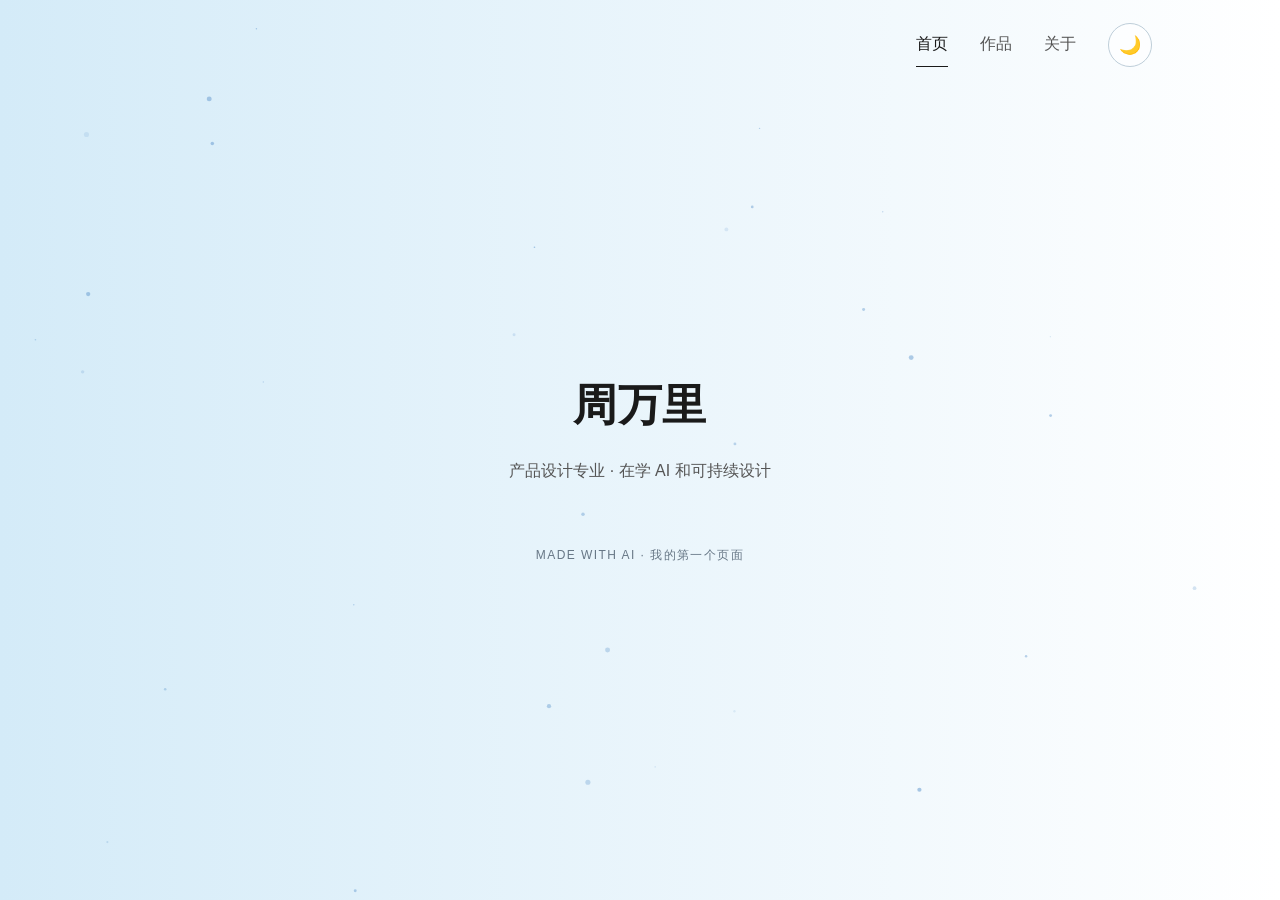
==== index.html @ 1b7b54f4 "作品集：三件作品 + 设计系统 + 响应式" ====
<!DOCTYPE html>
<html lang="zh-CN">
<head>
  <meta charset="UTF-8" />
  <meta name="viewport" content="width=device-width, initial-scale=1.0" />
  <meta name="description" content="周万里的个人作品集 · 产品设计、AI 与可持续设计。" />
  <title>周万里 · 首页</title>
  <link rel="stylesheet" href="style.css">
</head>
<body>
  <script>
    // 在内容绘制前恢复主题；存储不可用时仍可正常切换。
    try { document.body.classList.toggle('dark', localStorage.getItem('portfolio-theme') === 'dark'); } catch (_) {}
  </script>
  <canvas id="particles" aria-hidden="true"></canvas>
  <header class="site-header">
    <nav aria-label="主导航">
      <a href="index.html" aria-current="page">首页</a>
      <a href="works.html">作品</a>
      <a href="about.html">关于</a>
    </nav>
    <button id="themeToggle" class="theme-toggle" type="button" aria-label="切换深色模式" aria-pressed="false">🌙</button>
  </header>
  <main>
    <h1>周万里</h1>
    <p>产品设计专业 · 在学 AI 和可持续设计</p>
    <div class="mark">MADE WITH AI · 我的第一个页面</div>
  </main>
  <script>
    // 浅色粒子与深色萤火虫。
    const canvas = document.getElementById('particles');
    const ctx = canvas.getContext('2d');
    const reducedMotion = window.matchMedia('(prefers-reduced-motion: reduce)');
    const N = 32;
    let particles = [];

    function resize() {
      canvas.width = window.innerWidth;
      canvas.height = window.innerHeight;
    }
    window.addEventListener('resize', resize);
    resize();

    for (let i = 0; i < N; i++) {
      particles.push({
        x: Math.random() * canvas.width,
        y: Math.random() * canvas.height,
        r: Math.random() * 2 + 0.6,
        vx: (Math.random() - 0.5) * 0.35,
        vy: (Math.random() - 0.5) * 0.35,
        a: Math.random() * 0.45 + 0.15,
      });
    }

    function draw() {
      ctx.clearRect(0, 0, canvas.width, canvas.height);
      const dark = document.body.classList.contains('dark');
      const t = performance.now() / 1000;
      for (let i = 0; i < particles.length; i++) {
        const p = particles[i];
        if (!reducedMotion.matches) {
          p.x += p.vx;
          p.y += p.vy;
        }
        if (p.x < 0 || p.x > canvas.width) p.vx *= -1;
        if (p.y < 0 || p.y > canvas.height) p.vy *= -1;

        if (dark) {
          // 夜晚：萤火虫——暖黄绿 + 呼吸式明灭 + 光晕
          const blink = reducedMotion.matches ? 0.3 : 0.5 + 0.5 * Math.sin(t * 1.6 + i);
          const alpha = Math.min(0.2 + 0.6 * blink, 0.9);
          ctx.beginPath();
          ctx.arc(p.x, p.y, p.r * 1.1, 0, Math.PI * 2);
          ctx.fillStyle = 'rgba(205, 235, 120, ' + alpha + ')';
          ctx.shadowBlur = 14;
          ctx.shadowColor = 'rgba(205, 235, 120, 0.85)';
          ctx.fill();
          ctx.shadowBlur = 0;
        } else {
          // 白天：浅蓝小点
          ctx.beginPath();
          ctx.arc(p.x, p.y, p.r, 0, Math.PI * 2);
          ctx.fillStyle = 'rgba(110, 160, 210, ' + p.a + ')';
          ctx.fill();
        }
      }
      requestAnimationFrame(draw);
    }
    draw();

    const toggle = document.getElementById('themeToggle');
    function applyTheme(dark) {
      document.body.classList.toggle('dark', dark);
      toggle.textContent = dark ? '☀️' : '🌙';
      toggle.setAttribute('aria-label', dark ? '切换浅色模式' : '切换深色模式');
      toggle.setAttribute('aria-pressed', String(dark));
    }
    applyTheme(document.body.classList.contains('dark'));
    toggle.addEventListener('click', () => {
      const dark = !document.body.classList.contains('dark');
      applyTheme(dark);
      try { localStorage.setItem('portfolio-theme', dark ? 'dark' : 'light'); } catch (_) {}
    });
    window.addEventListener('storage', (event) => {
      if (event.key === 'portfolio-theme') applyTheme(event.newValue === 'dark');
    });
  </script>
</body>
</html>
---- style.css ----
* { margin: 0; padding: 0; box-sizing: border-box; }
    body {
      min-height: 100vh;
      min-height: 100svh;
      display: flex;
      flex-direction: column;
      background: linear-gradient(90deg, #d4ebf8 0%, #ffffff 100%);
      color: #1a1a1a;
      font-family: "PingFang SC", "Microsoft YaHei", -apple-system, sans-serif;
      font-size: 16px;
      line-height: 2.0;
      transition: color 0.4s;
    }
    #particles { position: fixed; inset: 0; width: 100%; height: 100%; z-index: 0; pointer-events: none; }
    .site-header {
      position: relative;
      z-index: 1;
      width: 100%;
      max-width: 1088px;
      margin: 0 auto;
      padding: 22px 32px;
      display: flex;
      align-items: center;
      justify-content: flex-end;
      gap: 32px;
    }
    nav { display: flex; align-items: center; gap: 32px; }
    a { color: inherit; text-decoration: none; }
    nav a { color: #555; padding: 6px 0; border-bottom: 1px solid transparent; }
    nav a:hover, nav a[aria-current="page"] { color: #1a1a1a; border-bottom-color: currentColor; }
    a:focus-visible, button:focus-visible { outline: 2px solid #426a8a; outline-offset: 6px; }
    .theme-toggle {
      flex: 0 0 44px;
      width: 44px;
      height: 44px;
      border: 1px solid #bdcdd8;
      border-radius: 50%;
      background: rgba(255, 255, 255, 0.55);
      font-size: 18px;
      cursor: pointer;
    }
    main {
      position: relative;
      z-index: 1;
      flex: 1;
      display: flex;
      flex-direction: column;
      align-items: center;
      justify-content: center;
      width: 100%;
      max-width: 704px;
      margin: 0 auto;
      padding: 64px 24px 112px;
      text-align: center;
    }
    h1 { font-size: 44px; font-weight: 600; line-height: 1.4; letter-spacing: 0.02em; margin-bottom: 20px; }
    p { font-size: 16px; line-height: 2.0; color: #555; }
    .eyebrow { margin-bottom: 12px; }
    .page-content { margin-top: 28px; }
    .mark { margin-top: 56px; font-size: 12px; color: #677786; letter-spacing: 0.12em; }
    .works-page { max-width: 1088px; padding-left: 32px; padding-right: 32px; }
    .project { width: 100%; }
    .project + .project { margin-top: 96px; }
    .project img { display: block; width: 100%; height: auto; }
    .project-intro { max-width: 656px; margin: 32px auto 48px; }
    .project-intro h2 { font-size: 32px; font-weight: 600; line-height: 1.4; letter-spacing: 0.02em; margin-bottom: 16px; }
    .project-gallery { display: grid; grid-template-columns: repeat(auto-fit, minmax(min(100%, 280px), 1fr)); gap: 24px; }
    body.dark { background: linear-gradient(90deg, #211a38 0%, #110d1e 100%); color: #f0ecf7; }
    body.dark p, body.dark nav a { color: #b2a9c6; }
    body.dark nav a:hover, body.dark nav a[aria-current="page"] { color: #f0ecf7; }
    body.dark .theme-toggle { background: rgba(56, 47, 80, 0.75); border-color: #4a3f66; }
    body.dark .mark { color: #a49bb8; }
    body.dark a:focus-visible, body.dark button:focus-visible { outline-color: #cddd92; }
    @media (max-width: 480px) {
      .site-header { justify-content: center; gap: 24px; padding: 18px 20px; }
      nav { gap: 24px; }
      main { padding: 48px 24px 80px; }
    }
    @media (width < 640px) {
      body { line-height: 1.8; }
      .site-header { justify-content: center; gap: 20px; padding-left: 20px; padding-right: 20px; }
      nav { justify-content: center; gap: 20px; font-size: 14px; }
      main { padding-left: 20px; padding-right: 20px; }
      h1 { font-size: 28px; }
      p { font-size: 16px; line-height: 1.8; }
      p + p, .page-content { margin-top: 24px; }
      .works-page { padding-left: 20px; padding-right: 20px; }
      .project + .project { margin-top: 64px; }
      .project-intro { margin: 24px auto; }
      .project-intro h2 { font-size: 24px; }
      .project-gallery { grid-template-columns: 1fr; }
    }
    @media (prefers-reduced-motion: reduce) { body { transition: none; } }
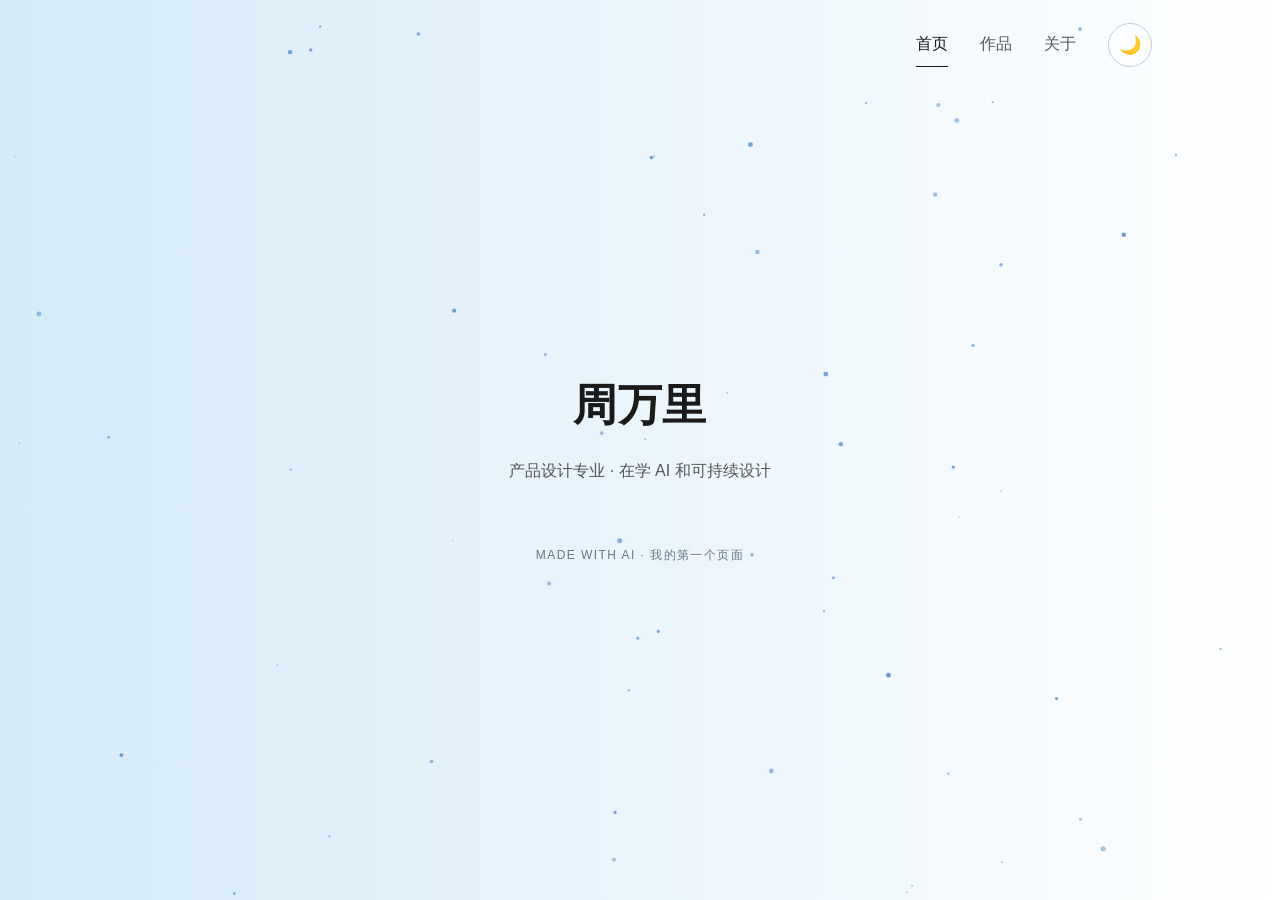
==== commit b03769c9: "粒子交互：鼠标圈内聚拢 + 点击局部散开" ====
--- a/index.html
+++ b/index.html
@@ -26,68 +26,8 @@
     <p>产品设计专业 · 在学 AI 和可持续设计</p>
     <div class="mark">MADE WITH AI · 我的第一个页面</div>
   </main>
+  <script src="particles.js"></script>
   <script>
-    // 浅色粒子与深色萤火虫。
-    const canvas = document.getElementById('particles');
-    const ctx = canvas.getContext('2d');
-    const reducedMotion = window.matchMedia('(prefers-reduced-motion: reduce)');
-    const N = 32;
-    let particles = [];
-
-    function resize() {
-      canvas.width = window.innerWidth;
-      canvas.height = window.innerHeight;
-    }
-    window.addEventListener('resize', resize);
-    resize();
-
-    for (let i = 0; i < N; i++) {
-      particles.push({
-        x: Math.random() * canvas.width,
-        y: Math.random() * canvas.height,
-        r: Math.random() * 2 + 0.6,
-        vx: (Math.random() - 0.5) * 0.35,
-        vy: (Math.random() - 0.5) * 0.35,
-        a: Math.random() * 0.45 + 0.15,
-      });
-    }
-
-    function draw() {
-      ctx.clearRect(0, 0, canvas.width, canvas.height);
-      const dark = document.body.classList.contains('dark');
-      const t = performance.now() / 1000;
-      for (let i = 0; i < particles.length; i++) {
-        const p = particles[i];
-        if (!reducedMotion.matches) {
-          p.x += p.vx;
-          p.y += p.vy;
-        }
-        if (p.x < 0 || p.x > canvas.width) p.vx *= -1;
-        if (p.y < 0 || p.y > canvas.height) p.vy *= -1;
-
-        if (dark) {
-          // 夜晚：萤火虫——暖黄绿 + 呼吸式明灭 + 光晕
-          const blink = reducedMotion.matches ? 0.3 : 0.5 + 0.5 * Math.sin(t * 1.6 + i);
-          const alpha = Math.min(0.2 + 0.6 * blink, 0.9);
-          ctx.beginPath();
-          ctx.arc(p.x, p.y, p.r * 1.1, 0, Math.PI * 2);
-          ctx.fillStyle = 'rgba(205, 235, 120, ' + alpha + ')';
-          ctx.shadowBlur = 14;
-          ctx.shadowColor = 'rgba(205, 235, 120, 0.85)';
-          ctx.fill();
-          ctx.shadowBlur = 0;
-        } else {
-          // 白天：浅蓝小点
-          ctx.beginPath();
-          ctx.arc(p.x, p.y, p.r, 0, Math.PI * 2);
-          ctx.fillStyle = 'rgba(110, 160, 210, ' + p.a + ')';
-          ctx.fill();
-        }
-      }
-      requestAnimationFrame(draw);
-    }
-    draw();
-
     const toggle = document.getElementById('themeToggle');
     function applyTheme(dark) {
       document.body.classList.toggle('dark', dark);
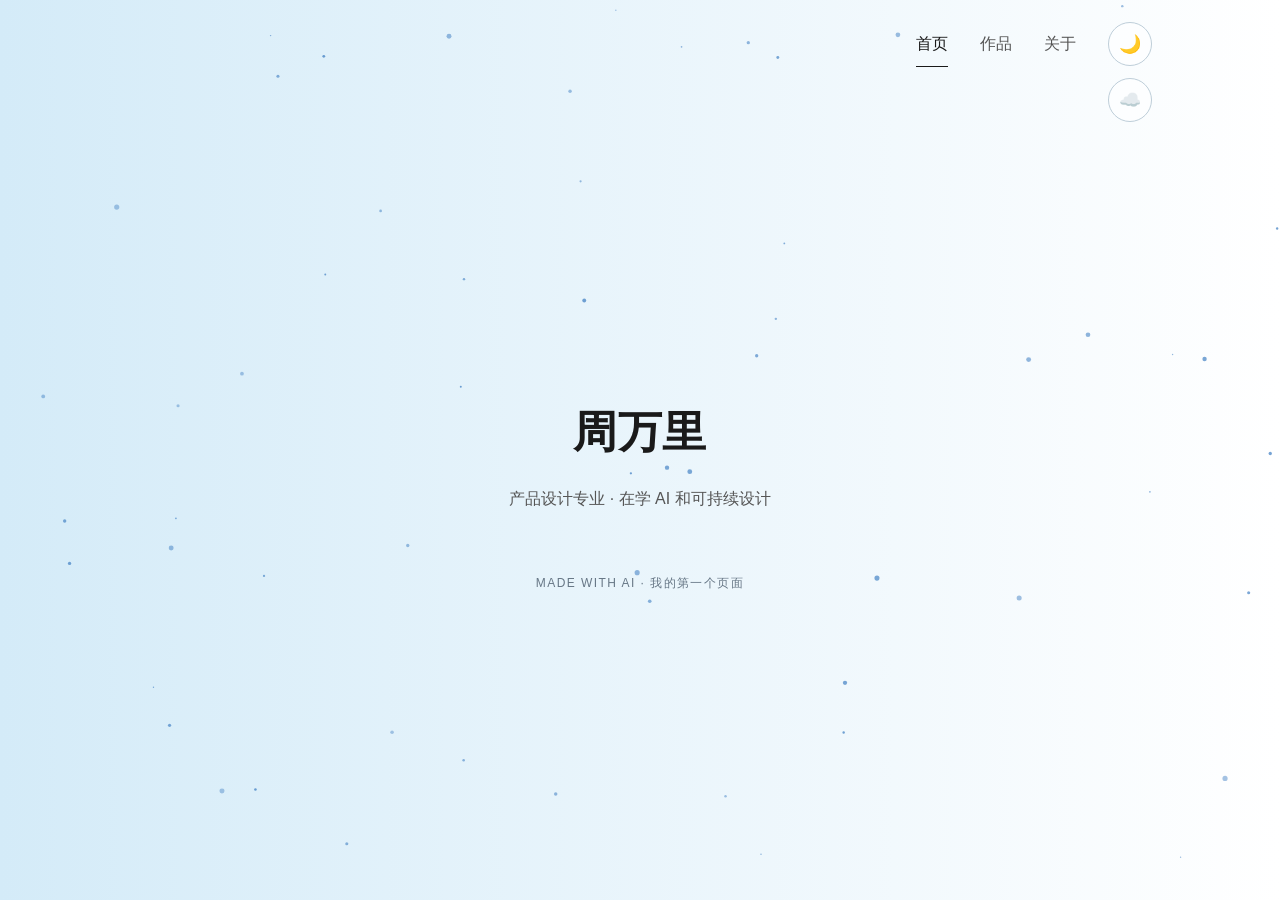
==== commit 53aeb95e: "新增联系页 + 顶栏联系图标（悬停提示、主题对齐）" ====
--- a/index.html
+++ b/index.html
@@ -19,7 +19,13 @@
       <a href="works.html">作品</a>
       <a href="about.html">关于</a>
     </nav>
-    <button id="themeToggle" class="theme-toggle" type="button" aria-label="切换深色模式" aria-pressed="false">🌙</button>
+    <div class="header-actions">
+      <button id="themeToggle" class="theme-toggle" type="button" aria-label="切换深色模式" aria-pressed="false"><span class="icon" aria-hidden="true">🌙</span><span class="tip" role="tooltip">切换深色</span></button>
+      <a class="contact-link" href="contact.html" aria-label="联系我 · 查看邮箱">
+        <span class="icon-cloud" aria-hidden="true">☁️</span><span class="icon-star" aria-hidden="true">⭐</span>
+        <span class="tip" role="tooltip">联系我 · 查看邮箱</span>
+      </a>
+    </div>
   </header>
   <main>
     <h1>周万里</h1>
@@ -31,7 +37,8 @@
     const toggle = document.getElementById('themeToggle');
     function applyTheme(dark) {
       document.body.classList.toggle('dark', dark);
-      toggle.textContent = dark ? '☀️' : '🌙';
+      toggle.querySelector('.icon').textContent = dark ? '☀️' : '🌙';
+      toggle.querySelector('.tip').textContent = dark ? '切换浅色' : '切换深色';
       toggle.setAttribute('aria-label', dark ? '切换浅色模式' : '切换深色模式');
       toggle.setAttribute('aria-pressed', String(dark));
     }
--- a/style.css
+++ b/style.css
@@ -15,17 +15,17 @@
     #particles { position: fixed; inset: 0; width: 100%; height: 100%; z-index: 0; pointer-events: none; }
     .site-header {
       position: relative;
-      z-index: 1;
+      z-index: 3;
       width: 100%;
       max-width: 1088px;
       margin: 0 auto;
       padding: 22px 32px;
       display: flex;
-      align-items: center;
+      align-items: flex-start;
       justify-content: flex-end;
       gap: 32px;
     }
-    nav { display: flex; align-items: center; gap: 32px; }
+    nav { display: flex; align-items: center; gap: 32px; min-height: 44px; }
     a { color: inherit; text-decoration: none; }
     nav a { color: #555; padding: 6px 0; border-bottom: 1px solid transparent; }
     nav a:hover, nav a[aria-current="page"] { color: #1a1a1a; border-bottom-color: currentColor; }
@@ -92,4 +92,50 @@
       .project-gallery { grid-template-columns: 1fr; }
     }
     @media (prefers-reduced-motion: reduce) { body { transition: none; } }
-  
+
+    /* 联系入口：主题切换按钮下方 */
+    .header-actions { display: flex; flex-direction: column; align-items: center; gap: 12px; }
+    .contact-link {
+      flex: 0 0 44px;
+      width: 44px; height: 44px;
+      display: inline-flex; align-items: center; justify-content: center;
+      border: 1px solid #bdcdd8;
+      border-radius: 50%;
+      background: rgba(255, 255, 255, 0.55);
+      font-size: 18px;
+      line-height: 1;
+    }
+    .contact-link .icon-star { display: none; }
+    body.dark .contact-link { background: rgba(56, 47, 80, 0.75); border-color: #4a3f66; }
+    body.dark .contact-link .icon-cloud { display: none; }
+    body.dark .contact-link .icon-star { display: inline; }
+
+    /* 联系页的邮箱 */
+    .contact-list { display: flex; flex-direction: column; align-items: center; gap: 6px; }
+    .contact-list .email { color: #426a8a; border-bottom: 1px solid currentColor; word-break: break-all; }
+    .contact-list .email:hover { color: #1a1a1a; }
+    body.dark .contact-list .email { color: #cddd92; }
+    body.dark .contact-list .email:hover { color: #f0ecf7; }
+
+    /* 联系图标的悬停提示（鼠标放上去才出现） */
+    .contact-link, .theme-toggle { position: relative; }
+    .contact-link .tip, .theme-toggle .tip {
+      position: absolute;
+      top: calc(100% + 10px);
+      right: 0;
+      z-index: 5;
+      transform: translateY(-4px);
+      white-space: nowrap;
+      font-size: 12px;
+      line-height: 1.4;
+      padding: 5px 10px;
+      border-radius: 6px;
+      background: rgba(26, 26, 26, 0.88);
+      color: #ffffff;
+      opacity: 0;
+      pointer-events: none;
+      transition: opacity 0.2s ease, transform 0.2s ease;
+    }
+    .contact-link:hover .tip, .contact-link:focus-visible .tip,
+    .theme-toggle:hover .tip, .theme-toggle:focus-visible .tip { opacity: 1; transform: translateY(0); }
+    body.dark .contact-link .tip, body.dark .theme-toggle .tip { background: rgba(240, 236, 247, 0.92); color: #211a38; }
